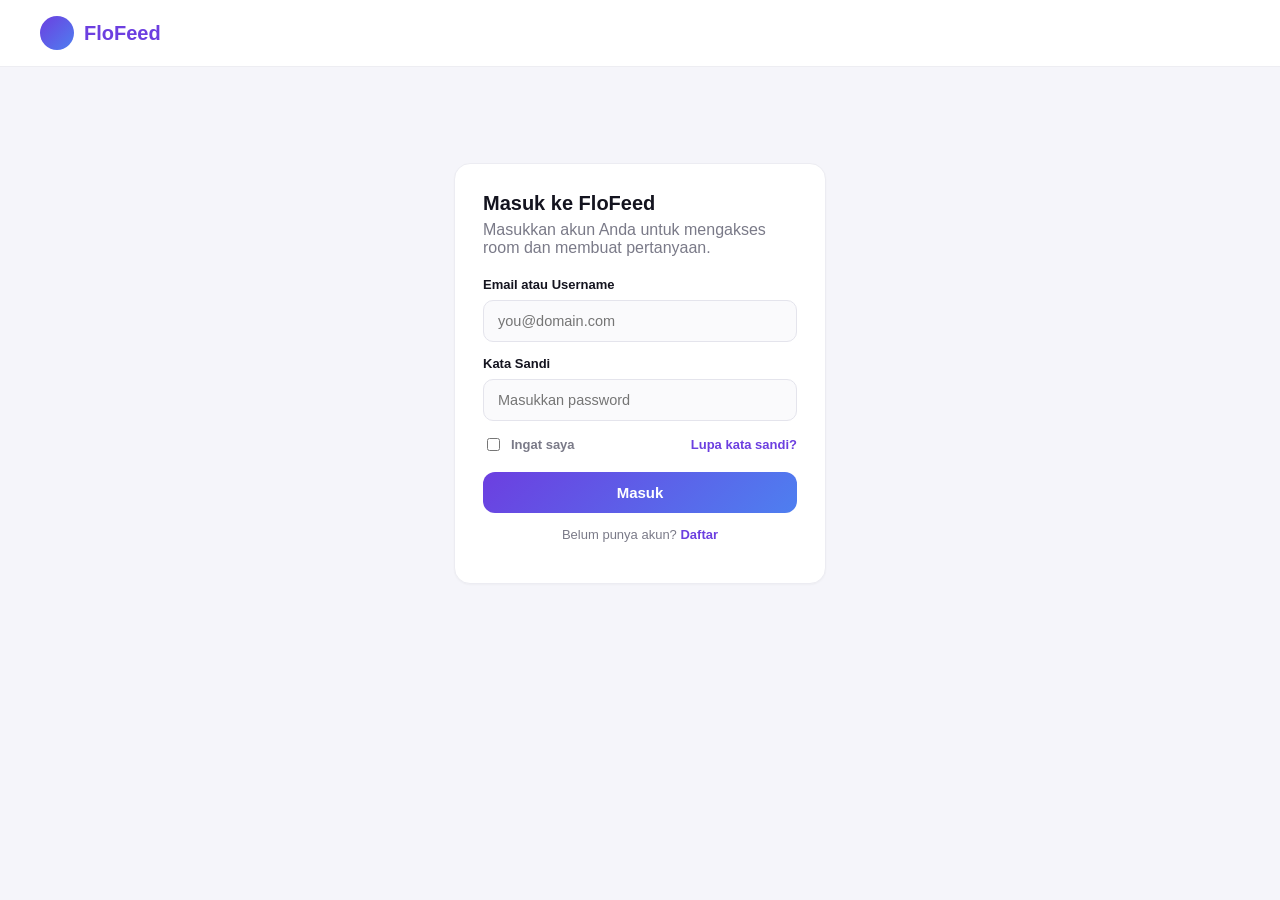
==== index.html @ 57bd4fa3 "Revisi Halaman Login" ====
<!doctype html>
<html lang="en">
  <head>
    <meta charset="utf-8" />
    <meta name="viewport" content="width=device-width,initial-scale=1" />
    <title>FloFeed — Login</title>
    <style>
      :root {
        --purple: #6c3fe0;
        --blue: #4e7ff0;
        --purple-light: #efe9fd;
        --purple-text: #7c4deb;
        --grey-bg: #f1f2f5;
        --grey-text: #6b7280;
        --page-bg: #f5f5fa;
        --card-border: #ececf2;
        --ink: #14141f;
        --sub-ink: #7a7a88;
      }

      * {
        box-sizing: border-box;
      }
       body {
    margin: 0;
    font-family: "Inter", -apple-system, BlinkMacSystemFont, "Segoe UI", Roboto, Helvetica, Arial, sans-serif;
    background: var(--page-bg);
    color: var(--ink);
  }

      .topbar {
        display: flex;
        align-items: center;
        justify-content: space-between;
        padding: 16px 40px;
        background: #fff;
        border-bottom: 1px solid #ededf2;
      }
      .brand {
        display: flex;
        align-items: center;
        gap: 10px;
      }
      .brand-icon {
        width: 34px;
        height: 34px;
        border-radius: 50%;
        background: linear-gradient(135deg, var(--purple), var(--blue));
      }
      .brand-name {
        font-size: 20px;
        font-weight: 800;
        color: var(--purple);
      }

      .page {
        max-width: 420px;
        margin: 72px auto;
        padding: 24px;
      }
      .card {
        background: #ffffff;
        border: 1px solid var(--card-border);
        border-radius: 16px;
        padding: 28px;
        box-shadow: 0 1px 2px rgba(20, 20, 31, 0.03);
      }

      .form-title {
        margin: 0 0 6px;
        font-size: 20px;
        font-weight: 800;
      }
      .form-sub {
        margin: 0 0 20px;
        color: var(--sub-ink);
      }

      label.field-label {
        display: block;
        font-size: 13px;
        font-weight: 700;
        color: var(--ink);
        margin-bottom: 8px;
      }
      .text-input {
        width: 100%;
        border: 1px solid #e4e4ec;
        background: #fafafc;
        border-radius: 10px;
        padding: 12px 14px;
        font-size: 14.5px;
        color: var(--ink);
        outline: none;
        font-family: inherit;
      }
      .text-input:focus {
        border-color: var(--purple);
        background: #fff;
      }
      .input-row {
        margin-bottom: 14px;
      }

      .actions {
        display: flex;
        gap: 12px;
        margin-top: 18px;
      }
      .btn {
        flex: 1;
        padding: 12px 14px;
        border-radius: 12px;
        font-size: 15px;
        font-weight: 700;
        cursor: pointer;
        border: none;
        display: inline-flex;
        align-items: center;
        justify-content: center;
        gap: 8px;
      }
      .btn-primary {
        background: linear-gradient(135deg, var(--purple), var(--blue));
        color: #fff;
      }
      .btn-secondary {
        background: #fff;
        border: 1px solid #e4e4ec;
        color: var(--ink);
      }

      .meta {
        margin-top: 12px;
        display: flex;
        justify-content: space-between;
        align-items: center;
        color: var(--sub-ink);
        font-size: 13px;
      }
      .footer-note {
        text-align: center;
        margin-top: 14px;
        color: var(--sub-ink);
        font-size: 13px;
      }

      @media (max-width: 600px) {
        .topbar {
          padding: 14px 18px;
        }
        .page {
          margin: 40px 16px;
        }
      }
    </style>
  </head>
  <body>
    <header class="topbar">
      <div class="brand">
        <div class="brand-icon"></div>
        <span class="brand-name">FloFeed</span>
      </div>
      <div></div>
    </header>

    <main class="page">
      <section class="card">
        <h1 class="form-title">Masuk ke FloFeed</h1>
        <p class="form-sub">
          Masukkan akun Anda untuk mengakses room dan membuat pertanyaan.
        </p>

        <form action="home.html" method="get" aria-label="Login form">
          <div class="input-row">
            <label class="field-label" for="email">Email atau Username</label>
            <input
              id="email"
              name="email"
              class="text-input"
              type="text"
              placeholder="you@domain.com"
              autocomplete="username"
            />
          </div>

          <div class="input-row">
            <label class="field-label" for="password">Kata Sandi</label>
            <input
              id="password"
              name="password"
              class="text-input"
              type="password"
              placeholder="Masukkan password"
              autocomplete="current-password"
            />
          </div>

          <div class="meta">
            <label
              style="
                display: flex;
                align-items: center;
                gap: 8px;
                font-weight: 600;
                cursor: pointer;
              "
            >
              <input type="checkbox" name="remember" />
              <span style="font-weight: 700; color: var(--sub-ink)"
                >Ingat saya</span
              >
            </label>
            <a
              href="#"
              style="
                color: var(--purple);
                font-weight: 700;
                text-decoration: none;
              "
              >Lupa kata sandi?</a
            >
          </div>

          <div class="actions">
            <button type="submit" class="btn btn-primary">Masuk</button>
          </div>
        </form>

        <p class="footer-note">
          Belum punya akun?
          <a
            href="#"
            style="
              color: var(--purple);
              font-weight: 700;
              text-decoration: none;
            "
            >Daftar</a
          >
        </p>
      </section>
    </main>
  </body>
</html>
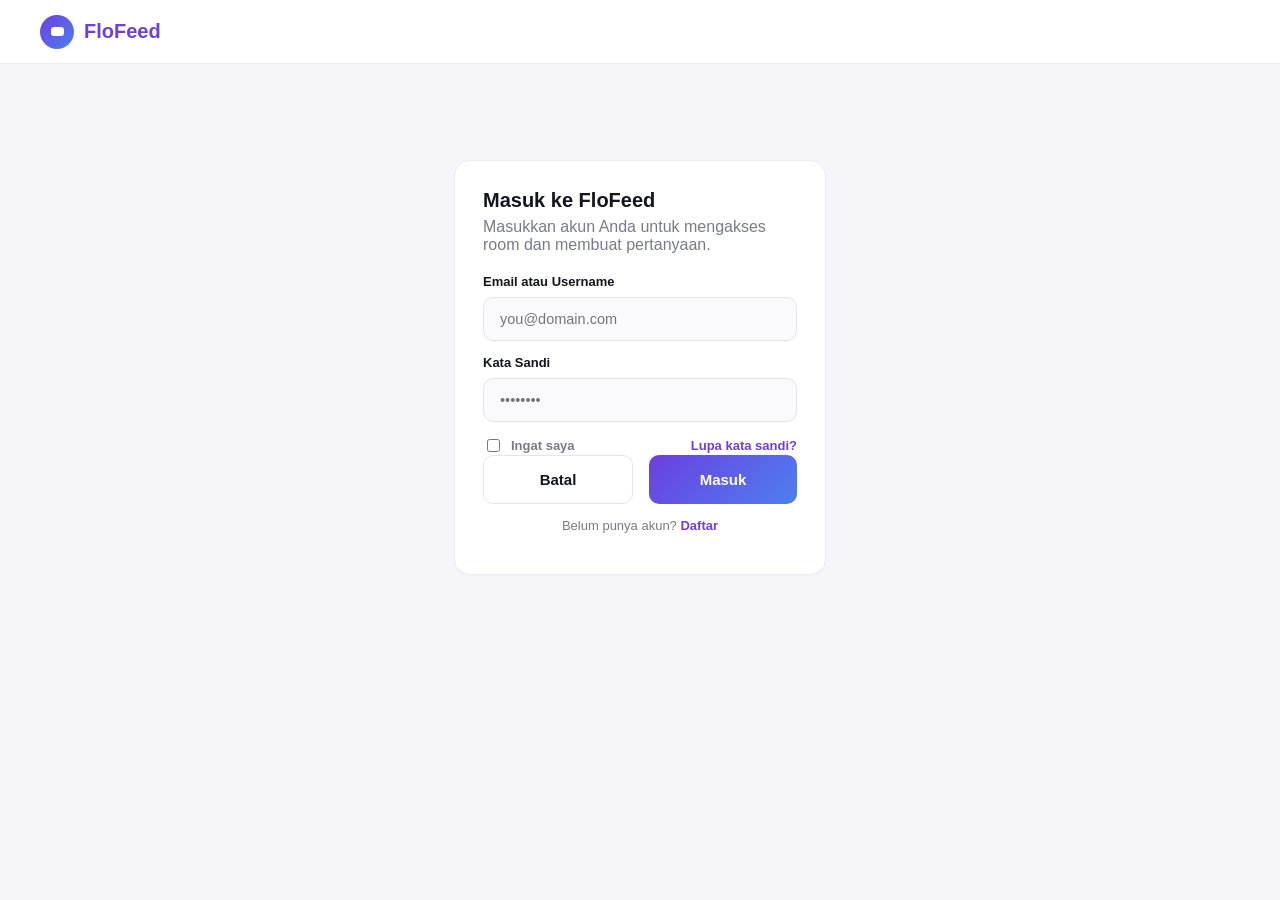
==== commit d443cb1c: "merevisi css" ====
--- a/index.html
+++ b/index.html
@@ -154,6 +154,7 @@
         }
       }
     </style>
+    <link rel="stylesheet" href="assets/css/style.css" />
   </head>
   <body>
     <header class="topbar">
@@ -164,7 +165,7 @@
       <div></div>
     </header>
 
-    <main class="page">
+    <main class="page login-page">
       <section class="card">
         <h1 class="form-title">Masuk ke FloFeed</h1>
         <p class="form-sub">
@@ -191,7 +192,7 @@
               name="password"
               class="text-input"
               type="password"
-              placeholder="Masukkan password"
+              placeholder="••••••••"
               autocomplete="current-password"
             />
           </div>
@@ -223,6 +224,7 @@
           </div>
 
           <div class="actions">
+            <a href="index.html" class="btn btn-secondary">Batal</a>
             <button type="submit" class="btn btn-primary">Masuk</button>
           </div>
         </form>
--- a/assets/css/style.css
+++ b/assets/css/style.css
@@ -0,0 +1,578 @@
+:root {
+	--purple: #6c3fe0;
+	--blue: #4e7ff0;
+	--purple-light: #efe9fd;
+	--purple-text: #7c4deb;
+	--grey-bg: #f1f2f5;
+	--grey-text: #6b7280;
+	--page-bg: #f5f5fa;
+	--card-border: #ececf2;
+	--ink: #14141f;
+	--sub-ink: #7a7a88;
+	--success: #2fa66a;
+	--warning: #d99b25;
+}
+
+* {
+	box-sizing: border-box;
+}
+
+body {
+	margin: 0;
+	font-family: "Inter", -apple-system, BlinkMacSystemFont, "Segoe UI", Roboto, Helvetica, Arial, sans-serif;
+	background: var(--page-bg);
+	color: var(--ink);
+}
+
+button,
+input {
+	font: inherit;
+}
+
+.topbar {
+	display: flex;
+	align-items: center;
+	justify-content: space-between;
+	min-height: 64px;
+	padding: 12px 40px;
+	background: #fff;
+	border-bottom: 1px solid #ededf2;
+}
+
+.brand,
+.account,
+.account-trigger {
+	display: flex;
+	align-items: center;
+}
+
+.brand {
+	gap: 10px;
+}
+
+.brand-icon,
+.avatar {
+	display: inline-flex;
+	align-items: center;
+	justify-content: center;
+	flex-shrink: 0;
+	border-radius: 50%;
+	background: linear-gradient(135deg, var(--purple), var(--blue));
+}
+
+.brand-icon {
+	width: 34px;
+	height: 34px;
+}
+
+.brand-icon::after {
+	content: "";
+	width: 13px;
+	height: 9px;
+	border-radius: 3px;
+	background: #fff;
+}
+
+.brand-name {
+	color: var(--purple);
+	font-size: 20px;
+	font-weight: 800;
+}
+
+.account {
+	position: relative;
+}
+
+.account-trigger {
+	gap: 10px;
+	cursor: pointer;
+	list-style: none;
+	user-select: none;
+}
+
+.account-trigger::-webkit-details-marker {
+	display: none;
+}
+
+.avatar {
+	width: 32px;
+	height: 32px;
+	color: #fff;
+	font-size: 11px;
+	font-weight: 700;
+}
+
+.account-name {
+	font-size: 14px;
+	font-weight: 600;
+}
+
+.chevron {
+	color: var(--grey-text);
+	font-size: 12px;
+}
+
+.account-panel {
+	position: absolute;
+	top: calc(100% + 10px);
+	right: 0;
+	z-index: 2;
+	width: 240px;
+	overflow: hidden;
+	background: #fff;
+	border-radius: 16px;
+	box-shadow: 0 8px 24px rgba(20, 20, 31, 0.12);
+}
+
+.account-info {
+	padding: 18px 20px;
+}
+
+.account-info p {
+	margin: 0;
+}
+
+.account-info .name {
+	margin-bottom: 4px;
+	font-size: 15px;
+	font-weight: 700;
+}
+
+.account-info .email {
+	color: var(--sub-ink);
+	font-size: 13.5px;
+}
+
+.account-divider {
+	height: 1px;
+	background: var(--card-border);
+}
+
+.logout-btn {
+	display: block;
+	width: 100%;
+	padding: 14px 20px;
+	border: 0;
+	background: #fdeeee;
+	color: #e5484d;
+	cursor: pointer;
+	font-size: 14px;
+	font-weight: 600;
+	text-align: left;
+	text-decoration: none;
+}
+
+.home-page {
+	max-width: 1024px;
+	margin: 0 auto;
+	padding: 48px 24px 64px;
+}
+
+.welcome {
+	margin-bottom: 26px;
+}
+
+.welcome h1 {
+	margin: 0 0 5px;
+	font-size: 24px;
+	font-weight: 800;
+}
+
+.welcome p {
+	margin: 0;
+	color: var(--sub-ink);
+	font-size: 14px;
+}
+
+.home-grid {
+	display: grid;
+	grid-template-columns: minmax(0, 1.7fr) minmax(220px, 0.7fr);
+	gap: 16px;
+}
+
+.card {
+	background: #fff;
+	border: 1px solid var(--card-border);
+	border-radius: 16px;
+	box-shadow: 0 1px 2px rgba(20, 20, 31, 0.03);
+}
+
+.join-card,
+.create-card,
+.history-card,
+.rooms-card {
+	padding: 20px;
+}
+
+.join-card,
+.create-card {
+	min-height: 132px;
+}
+
+.card-heading {
+	display: flex;
+	align-items: center;
+	gap: 8px;
+	margin: 0 0 4px;
+	font-size: 15px;
+	font-weight: 800;
+}
+
+.card-heading .symbol {
+	color: var(--purple-text);
+	font-size: 17px;
+}
+
+.card-description {
+	margin: 0 0 11px;
+	color: #a0a0ac;
+	font-size: 11px;
+}
+
+.join-form {
+	display: flex;
+	gap: 10px;
+}
+
+.text-input {
+	width: 100%;
+	min-width: 0;
+	padding: 10px 13px;
+	border: 1px solid #e4e4ec;
+	border-radius: 10px;
+	outline: none;
+	background: #fafafc;
+	color: var(--ink);
+	font-size: 13px;
+}
+
+.text-input:focus {
+	border-color: var(--purple);
+	background: #fff;
+}
+
+.btn {
+	border: 0;
+	border-radius: 10px;
+	cursor: pointer;
+	font-size: 13px;
+	font-weight: 700;
+}
+
+.btn-primary {
+	padding: 10px 18px;
+	background: linear-gradient(135deg, var(--purple), var(--blue));
+	color: #fff;
+}
+
+.create-card .btn-primary {
+	display: block;
+	width: 100%;
+	margin-top: 11px;
+}
+
+.home-lower {
+	display: grid;
+	grid-template-columns: minmax(0, 1.7fr) minmax(220px, 0.7fr);
+	gap: 16px;
+	margin-top: 16px;
+}
+
+.section-title {
+	display: flex;
+	align-items: center;
+	justify-content: space-between;
+	margin: 0 0 14px;
+	font-size: 13px;
+	font-weight: 800;
+}
+
+.section-link {
+	color: var(--purple-text);
+	font-size: 11px;
+	font-weight: 700;
+	text-decoration: none;
+}
+
+.list-item {
+	display: flex;
+	align-items: center;
+	gap: 10px;
+	min-height: 48px;
+	padding: 7px 0;
+	border-bottom: 1px solid #f2f2f6;
+}
+
+.list-item:last-child {
+	border-bottom: 0;
+}
+
+.status-icon,
+.room-icon {
+	display: inline-flex;
+	align-items: center;
+	justify-content: center;
+	flex-shrink: 0;
+	width: 22px;
+	height: 22px;
+	border-radius: 50%;
+	background: #ecfbf3;
+	color: var(--success);
+	font-size: 12px;
+	font-weight: 800;
+}
+
+.status-icon.pending {
+	background: #fff8e8;
+	color: var(--warning);
+}
+
+.item-copy {
+	min-width: 0;
+	flex: 1;
+}
+
+.item-title,
+.item-subtitle {
+	margin: 0;
+}
+
+.item-title {
+	font-size: 12px;
+	font-weight: 700;
+}
+
+.item-subtitle {
+	margin-top: 2px;
+	color: #a0a0ac;
+	font-size: 10px;
+}
+
+.item-result {
+	color: var(--success);
+	font-size: 10px;
+	font-weight: 700;
+	white-space: nowrap;
+}
+
+.item-result.pending {
+	color: var(--warning);
+}
+
+.room-icon {
+	width: 22px;
+	height: 22px;
+	border-radius: 7px;
+	background: var(--purple);
+	color: #fff;
+	font-size: 10px;
+}
+
+.room-card-link {
+	color: #b0b0bb;
+	font-size: 14px;
+	text-decoration: none;
+}
+
+.page {
+	max-width: 800px;
+	margin: 0 auto;
+	padding: 40px 24px 64px;
+}
+
+.page .card {
+	padding: 24px;
+	margin-bottom: 20px;
+}
+
+.login-page {
+	max-width: 420px;
+	margin: 72px auto;
+	padding: 24px;
+}
+
+.login-page .card {
+	padding: 28px;
+}
+
+.create-page {
+	max-width: 800px;
+	margin: 0 auto;
+	padding: 40px 24px 64px;
+}
+
+.page-header {
+	display: flex;
+	align-items: center;
+	gap: 16px;
+	margin-bottom: 28px;
+}
+
+.back-btn {
+	width: 40px;
+	height: 40px;
+	border: 0;
+	border-radius: 50%;
+	background: #fff;
+	box-shadow: 0 1px 2px rgba(20, 20, 31, 0.06);
+	color: var(--ink);
+	cursor: pointer;
+	font-size: 18px;
+}
+
+.page-title-group h1 {
+	margin: 0;
+	font-size: 24px;
+	font-weight: 800;
+}
+
+.page-title-group p {
+	margin: 4px 0 0;
+	color: var(--sub-ink);
+	font-size: 14px;
+}
+
+.field-label {
+	display: block;
+	margin-bottom: 10px;
+	font-size: 14px;
+	font-weight: 700;
+}
+
+.page .text-input {
+	display: block;
+	padding: 13px 16px;
+	font-size: 14.5px;
+}
+
+.text-input + .text-input {
+	margin-top: 12px;
+}
+
+.question-head {
+	display: flex;
+	align-items: center;
+	justify-content: space-between;
+	margin-bottom: 14px;
+}
+
+.pill {
+	display: inline-flex;
+	align-items: center;
+	padding: 6px 14px;
+	border-radius: 999px;
+	font-size: 13px;
+	font-weight: 600;
+}
+
+.pill-purple {
+	background: var(--purple-light);
+	color: var(--purple-text);
+}
+
+.pill-grey {
+	background: var(--grey-bg);
+	color: var(--grey-text);
+}
+
+.add-question-btn {
+	display: flex;
+	align-items: center;
+	justify-content: center;
+	gap: 8px;
+	width: 100%;
+	margin-bottom: 28px;
+	padding: 16px;
+	border: 1.5px dashed #d6d6e2;
+	border-radius: 14px;
+	background: transparent;
+	color: var(--grey-text);
+	cursor: pointer;
+	font-size: 14.5px;
+	font-weight: 600;
+}
+
+.page .actions {
+	display: flex;
+	gap: 16px;
+	margin-top: 0;
+}
+
+.page .actions .btn {
+	flex: 1;
+	padding: 15px;
+	font-size: 15px;
+}
+
+.btn-secondary {
+	background: #fff;
+	border: 1px solid #e4e4ec;
+	color: var(--ink);
+	text-decoration: none;
+}
+
+.form-title {
+	margin: 0 0 6px;
+	font-size: 20px;
+	font-weight: 800;
+}
+
+.form-sub {
+	margin: 0 0 20px;
+	color: var(--sub-ink);
+}
+
+.input-row {
+	margin-bottom: 14px;
+}
+
+.meta {
+	display: flex;
+	align-items: center;
+	justify-content: space-between;
+	margin-top: 12px;
+	color: var(--sub-ink);
+	font-size: 13px;
+}
+
+.footer-note {
+	margin-top: 14px;
+	color: var(--sub-ink);
+	font-size: 13px;
+	text-align: center;
+}
+
+@media (max-width: 640px) {
+	.topbar {
+		padding: 12px 18px;
+	}
+
+	.account-name {
+		display: none;
+	}
+
+	.home-page {
+		padding: 32px 16px 48px;
+	}
+
+	.home-grid,
+	.home-lower {
+		grid-template-columns: 1fr;
+	}
+
+	.join-form {
+		flex-direction: column;
+	}
+
+	.join-form .btn-primary {
+		width: 100%;
+	}
+
+	.page {
+		padding: 28px 16px 48px;
+	}
+
+	.page .actions {
+		flex-direction: column;
+	}
+}
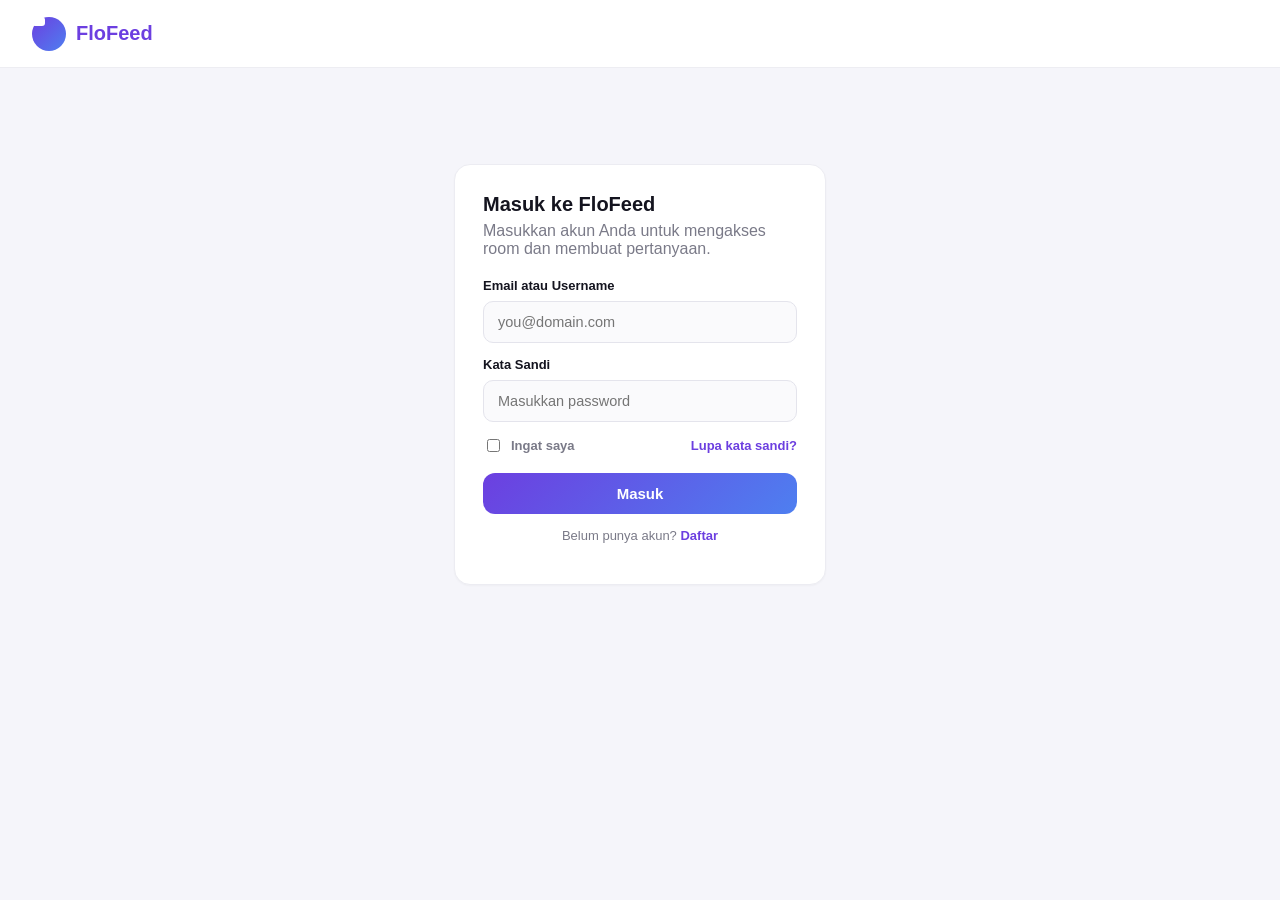
==== commit 01c438ac: "update" ====
--- a/index.html
+++ b/index.html
@@ -32,7 +32,8 @@
         display: flex;
         align-items: center;
         justify-content: space-between;
-        padding: 16px 40px;
+        min-height: 68px;
+        padding: 12px 32px;
         background: #fff;
         border-bottom: 1px solid #ededf2;
       }
@@ -46,6 +47,14 @@
         height: 34px;
         border-radius: 50%;
         background: linear-gradient(135deg, var(--purple), var(--blue));
+      }
+      .brand-icon::after {
+        content: "";
+        display: block;
+        width: 13px;
+        height: 9px;
+        border-radius: 3px;
+        background: #fff;
       }
       .brand-name {
         font-size: 20px;
@@ -154,7 +163,6 @@
         }
       }
     </style>
-    <link rel="stylesheet" href="assets/css/style.css" />
   </head>
   <body>
     <header class="topbar">
@@ -165,7 +173,7 @@
       <div></div>
     </header>
 
-    <main class="page login-page">
+    <main class="page">
       <section class="card">
         <h1 class="form-title">Masuk ke FloFeed</h1>
         <p class="form-sub">
@@ -192,7 +200,7 @@
               name="password"
               class="text-input"
               type="password"
-              placeholder="••••••••"
+              placeholder="Masukkan password"
               autocomplete="current-password"
             />
           </div>
@@ -224,7 +232,6 @@
           </div>
 
           <div class="actions">
-            <a href="index.html" class="btn btn-secondary">Batal</a>
             <button type="submit" class="btn btn-primary">Masuk</button>
           </div>
         </form>
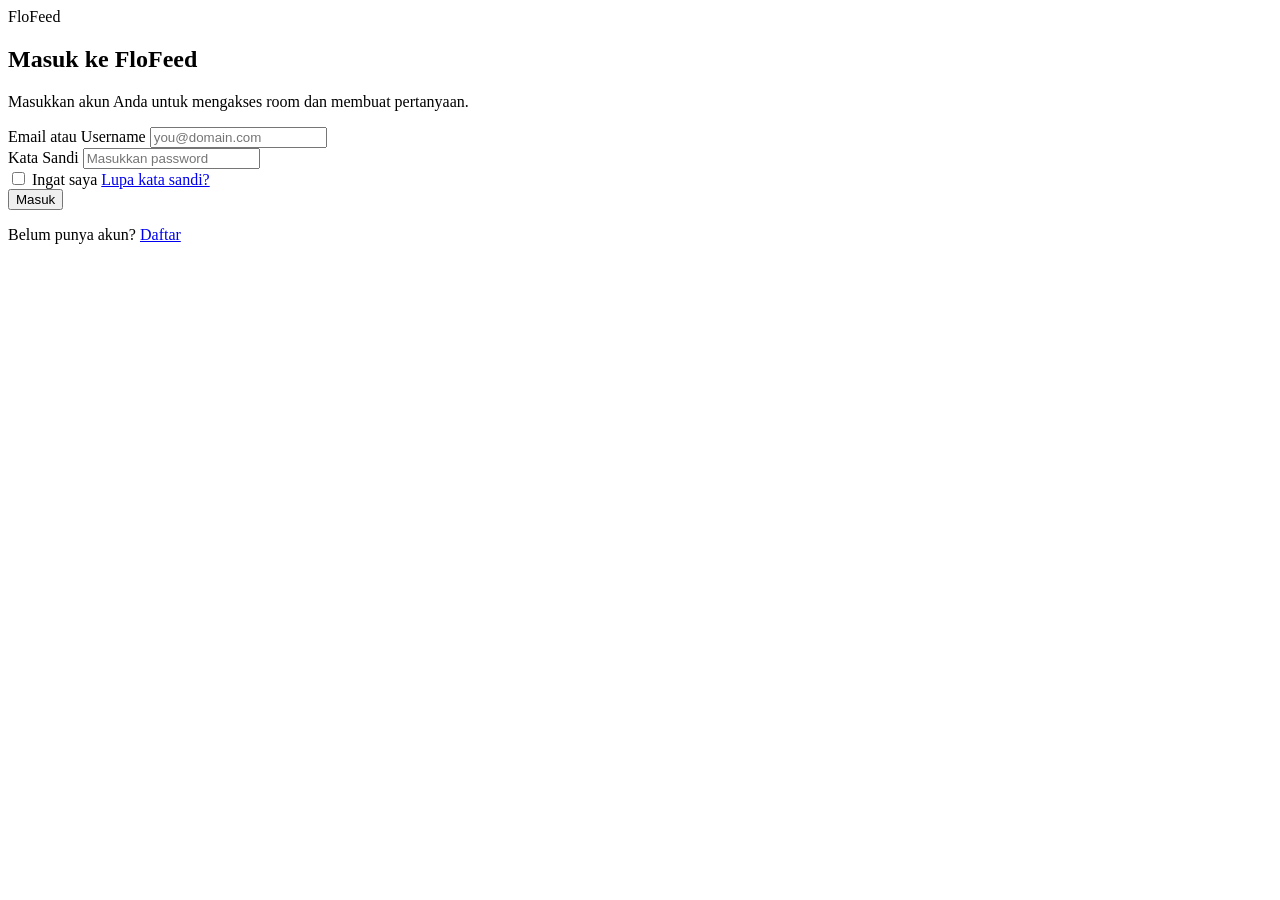
==== commit 328bee1a: "update" ====
--- a/index.html
+++ b/index.html
@@ -4,165 +4,6 @@
     <meta charset="utf-8" />
     <meta name="viewport" content="width=device-width,initial-scale=1" />
     <title>FloFeed — Login</title>
-    <style>
-      :root {
-        --purple: #6c3fe0;
-        --blue: #4e7ff0;
-        --purple-light: #efe9fd;
-        --purple-text: #7c4deb;
-        --grey-bg: #f1f2f5;
-        --grey-text: #6b7280;
-        --page-bg: #f5f5fa;
-        --card-border: #ececf2;
-        --ink: #14141f;
-        --sub-ink: #7a7a88;
-      }
-
-      * {
-        box-sizing: border-box;
-      }
-       body {
-    margin: 0;
-    font-family: "Inter", -apple-system, BlinkMacSystemFont, "Segoe UI", Roboto, Helvetica, Arial, sans-serif;
-    background: var(--page-bg);
-    color: var(--ink);
-  }
-
-      .topbar {
-        display: flex;
-        align-items: center;
-        justify-content: space-between;
-        min-height: 68px;
-        padding: 12px 32px;
-        background: #fff;
-        border-bottom: 1px solid #ededf2;
-      }
-      .brand {
-        display: flex;
-        align-items: center;
-        gap: 10px;
-      }
-      .brand-icon {
-        width: 34px;
-        height: 34px;
-        border-radius: 50%;
-        background: linear-gradient(135deg, var(--purple), var(--blue));
-      }
-      .brand-icon::after {
-        content: "";
-        display: block;
-        width: 13px;
-        height: 9px;
-        border-radius: 3px;
-        background: #fff;
-      }
-      .brand-name {
-        font-size: 20px;
-        font-weight: 800;
-        color: var(--purple);
-      }
-
-      .page {
-        max-width: 420px;
-        margin: 72px auto;
-        padding: 24px;
-      }
-      .card {
-        background: #ffffff;
-        border: 1px solid var(--card-border);
-        border-radius: 16px;
-        padding: 28px;
-        box-shadow: 0 1px 2px rgba(20, 20, 31, 0.03);
-      }
-
-      .form-title {
-        margin: 0 0 6px;
-        font-size: 20px;
-        font-weight: 800;
-      }
-      .form-sub {
-        margin: 0 0 20px;
-        color: var(--sub-ink);
-      }
-
-      label.field-label {
-        display: block;
-        font-size: 13px;
-        font-weight: 700;
-        color: var(--ink);
-        margin-bottom: 8px;
-      }
-      .text-input {
-        width: 100%;
-        border: 1px solid #e4e4ec;
-        background: #fafafc;
-        border-radius: 10px;
-        padding: 12px 14px;
-        font-size: 14.5px;
-        color: var(--ink);
-        outline: none;
-        font-family: inherit;
-      }
-      .text-input:focus {
-        border-color: var(--purple);
-        background: #fff;
-      }
-      .input-row {
-        margin-bottom: 14px;
-      }
-
-      .actions {
-        display: flex;
-        gap: 12px;
-        margin-top: 18px;
-      }
-      .btn {
-        flex: 1;
-        padding: 12px 14px;
-        border-radius: 12px;
-        font-size: 15px;
-        font-weight: 700;
-        cursor: pointer;
-        border: none;
-        display: inline-flex;
-        align-items: center;
-        justify-content: center;
-        gap: 8px;
-      }
-      .btn-primary {
-        background: linear-gradient(135deg, var(--purple), var(--blue));
-        color: #fff;
-      }
-      .btn-secondary {
-        background: #fff;
-        border: 1px solid #e4e4ec;
-        color: var(--ink);
-      }
-
-      .meta {
-        margin-top: 12px;
-        display: flex;
-        justify-content: space-between;
-        align-items: center;
-        color: var(--sub-ink);
-        font-size: 13px;
-      }
-      .footer-note {
-        text-align: center;
-        margin-top: 14px;
-        color: var(--sub-ink);
-        font-size: 13px;
-      }
-
-      @media (max-width: 600px) {
-        .topbar {
-          padding: 14px 18px;
-        }
-        .page {
-          margin: 40px 16px;
-        }
-      }
-    </style>
   </head>
   <body>
     <header class="topbar">
@@ -206,29 +47,11 @@
           </div>
 
           <div class="meta">
-            <label
-              style="
-                display: flex;
-                align-items: center;
-                gap: 8px;
-                font-weight: 600;
-                cursor: pointer;
-              "
-            >
+            <label>
               <input type="checkbox" name="remember" />
-              <span style="font-weight: 700; color: var(--sub-ink)"
-                >Ingat saya</span
-              >
+              <span>Ingat saya</span>
             </label>
-            <a
-              href="#"
-              style="
-                color: var(--purple);
-                font-weight: 700;
-                text-decoration: none;
-              "
-              >Lupa kata sandi?</a
-            >
+            <a href="#">Lupa kata sandi?</a>
           </div>
 
           <div class="actions">
@@ -238,15 +61,7 @@
 
         <p class="footer-note">
           Belum punya akun?
-          <a
-            href="#"
-            style="
-              color: var(--purple);
-              font-weight: 700;
-              text-decoration: none;
-            "
-            >Daftar</a
-          >
+          <a href="#">Daftar</a>
         </p>
       </section>
     </main>
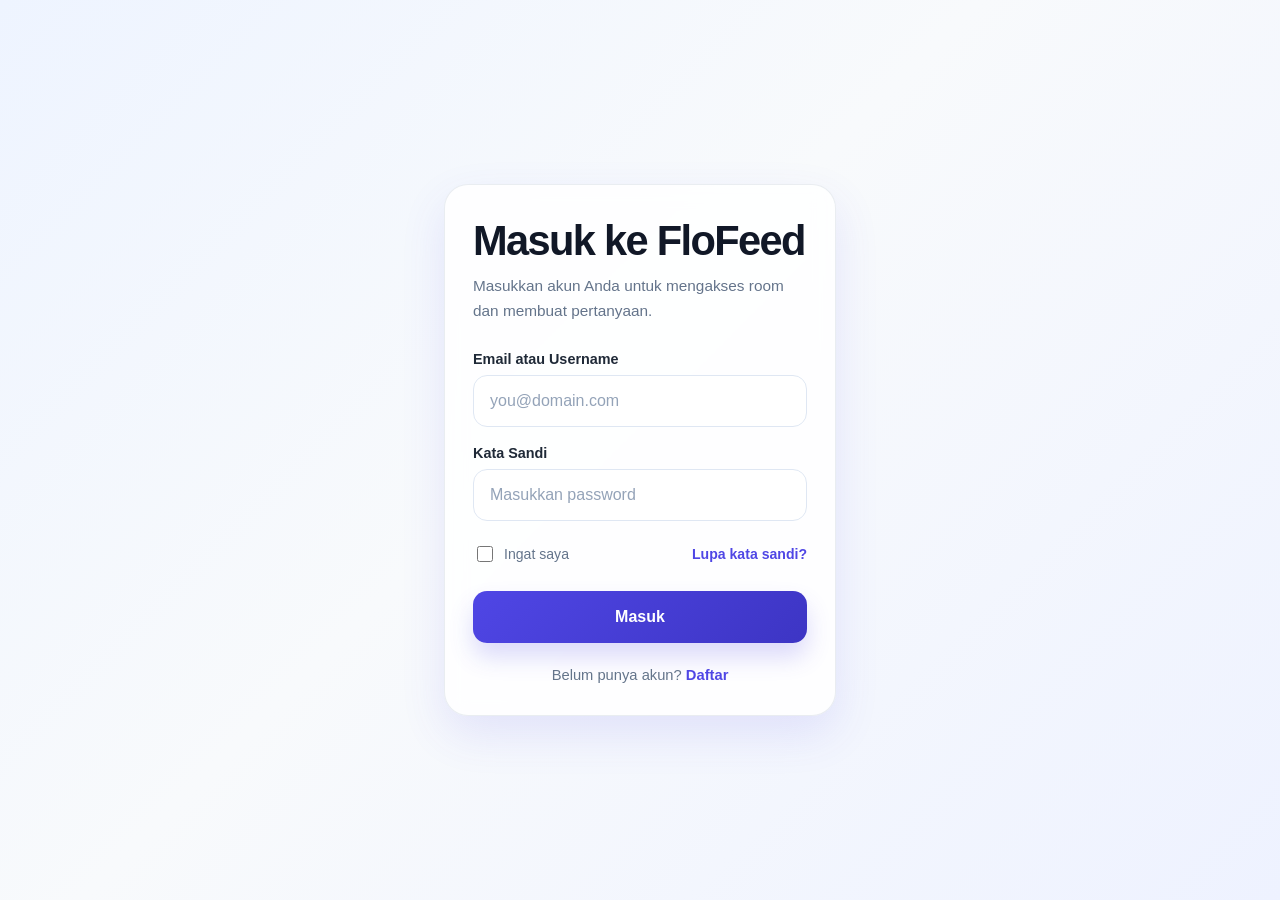
==== commit cc84e5e9: "css login" ====
--- a/index.html
+++ b/index.html
@@ -4,17 +4,10 @@
     <meta charset="utf-8" />
     <meta name="viewport" content="width=device-width,initial-scale=1" />
     <title>FloFeed — Login</title>
+    <link rel="stylesheet" href="assets/css/Login.css" />
   </head>
   <body>
-    <header class="topbar">
-      <div class="brand">
-        <div class="brand-icon"></div>
-        <span class="brand-name">FloFeed</span>
-      </div>
-      <div></div>
-    </header>
-
-    <main class="page">
+    <main class="page login-page">
       <section class="card">
         <h1 class="form-title">Masuk ke FloFeed</h1>
         <p class="form-sub">
--- a/assets/css/Login.css
+++ b/assets/css/Login.css
@@ -0,0 +1,224 @@
+:root {
+  --bg-1: #eef4ff;
+  --bg-2: #f8fafc;
+  --panel: rgba(255, 255, 255, 0.86);
+  --panel-border: rgba(148, 163, 184, 0.2);
+  --primary: #4f46e5;
+  --primary-dark: #3d35c4;
+  --text: #111827;
+  --muted: #64748b;
+  --input-border: #dfe7f3;
+  --input-bg: #ffffff;
+  --shadow: 0 18px 45px rgba(79, 70, 229, 0.12);
+}
+
+* {
+  box-sizing: border-box;
+}
+
+html,
+body {
+  margin: 0;
+  min-height: 100%;
+  font-family: "Segoe UI", Tahoma, Geneva, Verdana, sans-serif;
+}
+
+body {
+  min-height: 100vh;
+  display: grid;
+  place-items: center;
+  background: linear-gradient(
+    135deg,
+    var(--bg-1) 0%,
+    var(--bg-2) 45%,
+    #eef2ff 100%
+  );
+  color: var(--text);
+}
+
+img {
+  max-width: 100%;
+  display: block;
+}
+
+button,
+input,
+a {
+  font: inherit;
+}
+
+.login-page {
+  width: min(100%, 440px);
+  padding: 24px;
+}
+
+.card {
+  background: var(--panel);
+  border: 1px solid var(--panel-border);
+  border-radius: 24px;
+  box-shadow: var(--shadow);
+  padding: 32px 28px;
+  backdrop-filter: blur(10px);
+}
+
+.form-title {
+  margin: 0 0 10px;
+  font-size: clamp(2rem, 2vw + 1.3rem, 2.6rem);
+  line-height: 1.15;
+  letter-spacing: -0.04em;
+  color: var(--text);
+}
+
+.form-sub {
+  margin: 0 0 28px;
+  color: var(--muted);
+  line-height: 1.6;
+  font-size: 0.96rem;
+}
+
+form {
+  display: flex;
+  flex-direction: column;
+  gap: 18px;
+}
+
+.input-row {
+  display: flex;
+  flex-direction: column;
+  gap: 8px;
+}
+
+.field-label {
+  font-size: 0.9rem;
+  font-weight: 600;
+  color: #1f2937;
+}
+
+.text-input {
+  width: 100%;
+  height: 52px;
+  padding: 0 16px;
+  border: 1px solid var(--input-border);
+  border-radius: 14px;
+  background: var(--input-bg);
+  color: var(--text);
+  transition:
+    border-color 0.2s ease,
+    box-shadow 0.2s ease,
+    transform 0.2s ease;
+}
+
+.text-input::placeholder {
+  color: #94a3b8;
+}
+
+.text-input:focus {
+  outline: none;
+  border-color: var(--primary);
+  box-shadow: 0 0 0 4px rgba(79, 70, 229, 0.12);
+}
+
+.meta {
+  display: flex;
+  align-items: center;
+  justify-content: space-between;
+  gap: 12px;
+  margin-top: 4px;
+  font-size: 0.88rem;
+}
+
+.meta label {
+  display: inline-flex;
+  align-items: center;
+  gap: 8px;
+  color: var(--muted);
+  cursor: pointer;
+}
+
+.meta input[type="checkbox"] {
+  width: 16px;
+  height: 16px;
+  accent-color: var(--primary);
+}
+
+.meta a,
+.footer-note a {
+  color: var(--primary);
+  text-decoration: none;
+  font-weight: 600;
+}
+
+.meta a:hover,
+.footer-note a:hover {
+  text-decoration: underline;
+}
+
+.actions {
+  display: flex;
+  margin-top: 8px;
+}
+
+.btn {
+  display: inline-flex;
+  align-items: center;
+  justify-content: center;
+  width: 100%;
+  min-height: 52px;
+  border: none;
+  border-radius: 14px;
+  padding: 0 18px;
+  cursor: pointer;
+  transition:
+    transform 0.2s ease,
+    box-shadow 0.2s ease,
+    background 0.2s ease;
+  text-decoration: none;
+  font-weight: 700;
+}
+
+.btn-primary {
+  background: linear-gradient(
+    135deg,
+    var(--primary) 0%,
+    var(--primary-dark) 100%
+  );
+  color: #ffffff;
+  box-shadow: 0 14px 24px rgba(79, 70, 229, 0.2);
+}
+
+.btn-primary:hover {
+  transform: translateY(-1px);
+  box-shadow: 0 18px 28px rgba(79, 70, 229, 0.25);
+}
+
+.btn-primary:active {
+  transform: translateY(0);
+}
+
+.footer-note {
+  margin: 24px 0 0;
+  text-align: center;
+  color: var(--muted);
+  font-size: 0.92rem;
+}
+
+@media (max-width: 480px) {
+  body {
+    background: linear-gradient(180deg, #eef4ff 0%, #f8fafc 100%);
+  }
+
+  .login-page {
+    width: 100%;
+    padding: 16px;
+  }
+
+  .card {
+    padding: 24px 20px;
+    border-radius: 20px;
+  }
+
+  .meta {
+    flex-wrap: wrap;
+    align-items: flex-start;
+  }
+}
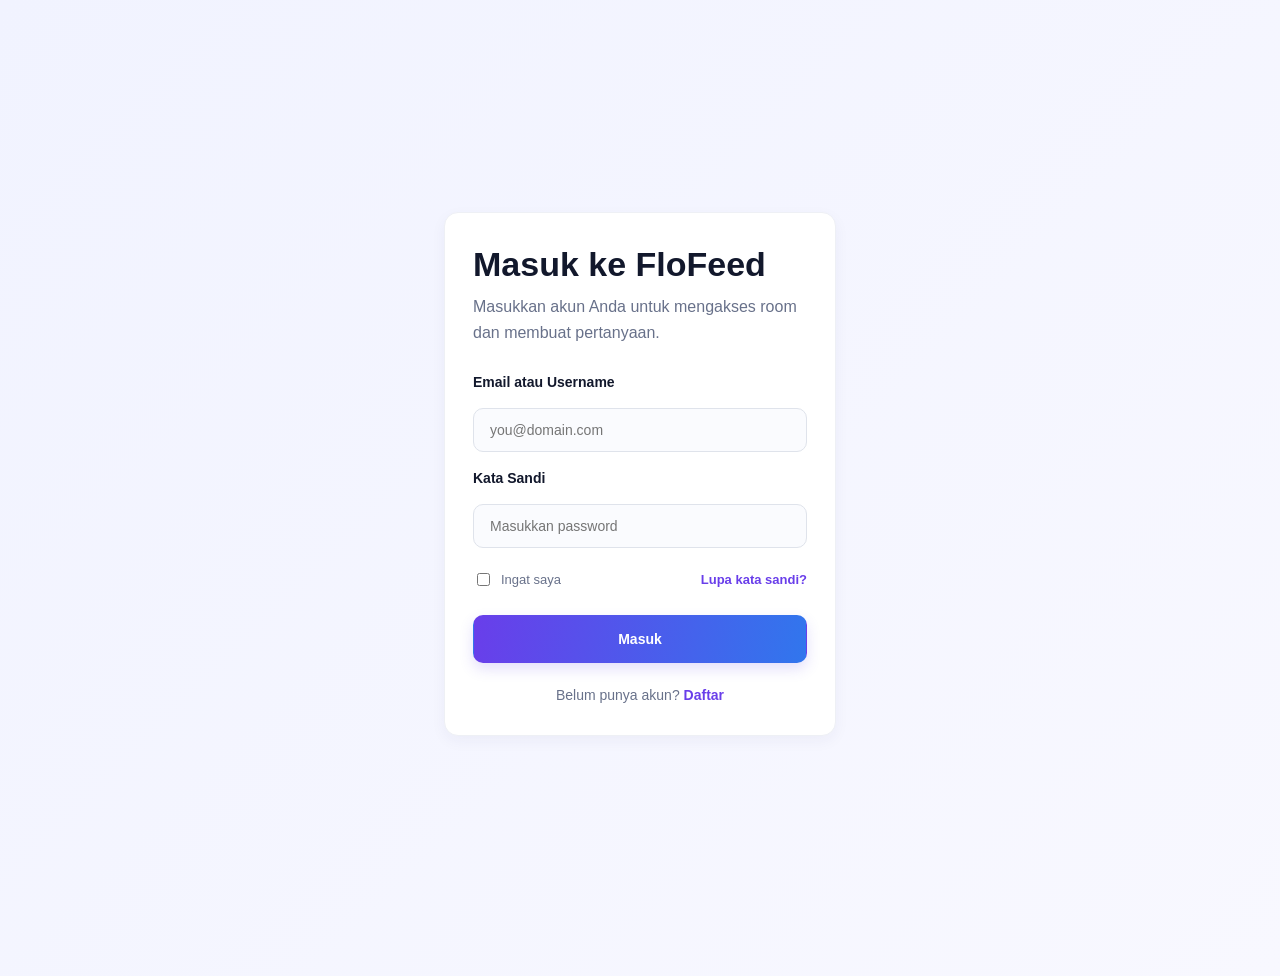
==== commit d9089aa4: "gabungkan css" ====
--- a/index.html
+++ b/index.html
@@ -4,7 +4,7 @@
     <meta charset="utf-8" />
     <meta name="viewport" content="width=device-width,initial-scale=1" />
     <title>FloFeed — Login</title>
-    <link rel="stylesheet" href="assets/css/Login.css" />
+    <link rel="stylesheet" href="assets/css/style.css" />
   </head>
   <body>
     <main class="page login-page">
--- a/assets/css/style.css
+++ b/assets/css/style.css
@@ -0,0 +1,447 @@
+/* FloFeed shared design system */
+:root {
+	--ink: #12182c;
+	--muted: #68718a;
+	--line: #e5e8f1;
+	--purple: #693eea;
+	--blue: #3176ed;
+	--purple-soft: #f1edff;
+	--blue-soft: #eef6ff;
+	--green: #18ab70;
+	--green-soft: #edfff5;
+	--amber: #c9780b;
+	--amber-soft: #fffdf4;
+	--surface: #ffffff;
+	--page-bg: #f8f8ff;
+	--shadow: 0 5px 15px #2e35620c;
+	--shadow-button: 0 6px 14px #5941e52b;
+	--radius-card: 14px;
+	--radius-control: 10px;
+}
+
+* { box-sizing: border-box; }
+
+html, body, * {
+	scrollbar-width: none;
+}
+
+html::-webkit-scrollbar,
+body::-webkit-scrollbar,
+*::-webkit-scrollbar {
+	display: none;
+	width: 0;
+	height: 0;
+}
+
+html, body { min-height: 100%; margin: 0; }
+
+body {
+	background: var(--page-bg);
+	color: var(--ink);
+	font-family: "Segoe UI", Tahoma, sans-serif;
+	overflow-x: hidden;
+}
+
+button, input, textarea, a { font: inherit; }
+
+.topbar, .header {
+	display: flex;
+	align-items: center;
+	justify-content: space-between;
+	min-height: 58px;
+	padding: 0 20px;
+	border-bottom: 1px solid #edf0f7;
+	background: var(--surface);
+}
+
+.brand, .header-left, .account-trigger, .header-right {
+	display: flex;
+	align-items: center;
+}
+
+.brand { gap: 10px; text-decoration: none; }
+.header-left { gap: 14px; }
+.header-right { gap: 8px; }
+
+.brand-icon, .logo-icon {
+	display: grid;
+	place-items: center;
+	width: 30px;
+	height: 30px;
+	flex-shrink: 0;
+	border-radius: 9px;
+	background: linear-gradient(145deg, #7040ec, #3b6ff0);
+	color: #fff;
+}
+
+.brand-icon::after {
+	width: 14px;
+	height: 9px;
+	border: 2px solid #fff;
+	border-radius: 8px;
+	content: "";
+}
+
+.brand-name, .logo-text {
+	color: #5d48e5;
+	font-size: 23px;
+	font-weight: 700;
+}
+
+.account { position: relative; }
+.account-trigger { gap: 10px; cursor: pointer; list-style: none; user-select: none; }
+.account-trigger::-webkit-details-marker { display: none; }
+.avatar {
+	display: grid;
+	place-items: center;
+	width: 30px;
+	height: 30px;
+	border-radius: 50%;
+	background: #5e45e9;
+	color: #fff;
+	font-size: 12px;
+	font-weight: 700;
+}
+.account-name, .user-name { font-size: 14px; font-weight: 600; }
+.chevron, .dropdown-arrow { color: #667085; font-size: 12px; }
+.account[open] .chevron { transform: rotate(180deg); }
+
+.account-panel {
+	position: absolute;
+	z-index: 20;
+	top: calc(100% + 10px);
+	right: 0;
+	width: 240px;
+	overflow: hidden;
+	border: 1px solid var(--line);
+	border-radius: var(--radius-card);
+	background: var(--surface);
+	box-shadow: 0 12px 30px #26305a18;
+}
+.account-info { padding: 18px 20px; }
+.account-info p { margin: 0; }
+.account-info .name { margin-bottom: 4px; font-weight: 700; }
+.account-info .email { color: var(--muted); font-size: 13px; }
+.account-divider { height: 1px; background: var(--line); }
+.logout-btn {
+	display: block;
+	width: 100%;
+	padding: 14px 20px;
+	border: 0;
+	background: #fdeeee;
+	color: #e05263;
+	cursor: pointer;
+	font-size: 13px;
+	font-weight: 600;
+	text-align: left;
+	text-decoration: none;
+}
+.logout-btn:hover { background: #fbdcdc; }
+
+.page, .room-page {
+	width: min(calc(100% - 48px), 932px);
+	margin: 34px auto 42px;
+}
+.answer-page { max-width: 800px; }
+.room-page { max-width: 1040px; }
+.room-page .content { padding-right: 0; padding-left: 0; }
+.room-page .feedback-grid { width: 100%; }
+.page-header, .page-header-row, .room-heading, .page-heading {
+	display: flex;
+	align-items: center;
+	gap: 14px;
+	margin-bottom: 26px;
+}
+.page-title-group, .room-title { flex: 1; }
+.page-title-group h1, .room-title h1, .page-heading h1 { margin: 0; font-size: 23px; font-weight: 700; }
+.page-title-group p, .room-title p, .page-heading p { margin: 4px 0 0; color: #9aa4bb; font-size: 14px; }
+.back-btn, .room-back {
+	display: grid;
+	place-items: center;
+	width: 38px;
+	height: 38px;
+	flex-shrink: 0;
+	border: 0;
+	border-radius: 50%;
+	background: var(--surface);
+	color: #42506a;
+	cursor: pointer;
+	font-size: 24px;
+	line-height: 1;
+	text-decoration: none;
+	box-shadow: 0 4px 12px #26305a18;
+}
+.back-btn:hover, .room-back:hover { background: #f3f4fb; }
+.room-state, .status-pill, .badge-pending {
+	display: inline-flex;
+	align-items: center;
+	gap: 7px;
+	padding: 8px 16px;
+	border: 1px solid #f5cf62;
+	border-radius: 20px;
+	background: var(--amber-soft);
+	color: var(--amber);
+	font-size: 12px;
+	font-weight: 700;
+	white-space: nowrap;
+}
+.state-icon { display: grid; place-items: center; }
+.state-icon svg { width: 16px; height: 16px; fill: none; stroke: currentColor; stroke-linecap: round; stroke-linejoin: round; stroke-width: 1.8; }
+
+.room-tabs, .tabs {
+	display: flex;
+	align-items: center;
+	width: fit-content;
+	max-width: 100%;
+	gap: 4px;
+	margin-bottom: 20px;
+	padding: 5px;
+	border: 1px solid #eef0f5;
+	border-radius: 14px;
+	background: var(--surface);
+	box-shadow: var(--shadow);
+}
+.room-tabs { overflow-x: auto; scrollbar-width: none; }
+.room-tabs::-webkit-scrollbar { display: none; }
+.room-tab, .tab {
+	display: inline-flex;
+	align-items: center;
+	gap: 8px;
+	min-height: 38px;
+	padding: 0 17px;
+	border: 0;
+	border-radius: var(--radius-control);
+	background: transparent;
+	color: #65708a;
+	cursor: pointer;
+	font-size: 13px;
+	font-weight: 600;
+	text-decoration: none;
+	white-space: nowrap;
+}
+.room-tab:hover, .tab:hover { background: #f3f4fb; }
+.room-tab.active, .tab-active, .tab.active {
+	background: linear-gradient(100deg, var(--purple), var(--blue));
+	color: #fff;
+	box-shadow: var(--shadow-button);
+}
+.tab-icon { display: grid; place-items: center; color: #71809b; }
+.tab-icon svg, .status-badge svg, .privacy-note svg, .rule-icon svg, .flow-icon svg, .privacy-icon svg { width: 18px; height: 18px; fill: none; stroke: currentColor; stroke-linecap: round; stroke-linejoin: round; stroke-width: 1.8; }
+.room-tab.active .tab-icon, .tab-active .tab-icon, .tab.active .tab-icon { color: #fff; }
+
+.card, .participant-card, .feedback-card, .chart-card, .stat-card, .progress-card, .waiting-card, .example-card, .rules-card {
+	border: 1px solid #eef0f5;
+	border-radius: var(--radius-card);
+	background: var(--surface);
+	box-shadow: var(--shadow);
+}
+
+/* Feedback master room */
+.feedback-grid { display: grid; grid-template-columns: 1fr 1fr; gap: 16px; }
+.feedback-card { padding: 18px; }
+.feedback-head { display: flex; justify-content: space-between; margin-bottom: 14px; }
+.feedback-author { display: flex; align-items: center; gap: 10px; }
+.author-avatar { display: grid; place-items: center; width: 34px; height: 34px; border-radius: 50%; background: #f1f3f7; color: #70809a; }
+.author-name, .author-time { margin: 0; }
+.author-name { font-size: 14px; font-weight: 700; }
+.author-time { margin-top: 2px; color: #9aa4bb; font-size: 12.5px; }
+.status-dot { display: grid; place-items: center; width: 20px; height: 20px; border-radius: 50%; background: var(--green-soft); color: var(--green); }
+.feedback-body { padding: 14px 16px; border-radius: 12px; background: #effbf3; font-size: 14px; line-height: 1.5; }
+
+/* Participant table */
+.participant-card { overflow: hidden; }
+.participant-head, .participant-row { display: grid; grid-template-columns: 1.15fr 1fr .55fr; align-items: center; }
+.participant-head { min-height: 54px; padding: 0 24px; background: #fbfcfe; color: #9aa4bb; font-size: 11px; font-weight: 700; text-transform: uppercase; }
+.participant-head span:nth-child(2), .participant-row > .status-badge { justify-self: center; }
+.participant-head span:last-child, .participant-row time { justify-self: end; }
+.participant-row { min-height: 63px; padding: 0 24px; border-top: 1px solid #f0f2f7; font-size: 14px; }
+.participant-name { display: inline-flex; align-items: center; gap: 12px; font-weight: 600; }
+.participant-avatar { display: grid; place-items: center; width: 32px; height: 32px; border-radius: 50%; background: #f1f3f7; color: #70809a; font-size: 12px; }
+.status-badge { display: inline-flex; align-items: center; gap: 5px; padding: 5px 11px; border-radius: 20px; font-size: 12px; font-weight: 600; }
+.status-badge.complete { background: var(--green-soft); color: var(--green); }
+.status-badge.pending { background: #f1f3f7; color: #9aa8bc; }
+.participant-row time { color: #9aa8bb; font-size: 13px; }
+.note-icon { display: grid; place-items: center; color: #2870e9; }
+.privacy-note, .status-box { display: flex; align-items: center; gap: 12px; margin-top: 14px; padding: 15px 18px; border-radius: 12px; background: var(--blue-soft); color: #2870e9; font-size: 13px; }
+
+/* Shared controls and create/jawab layouts */
+.page:has(.question-card) { max-width: 800px; }
+.question-card, .page > .card { padding: 24px; margin-bottom: 20px; }
+.field-label { display: block; margin-bottom: 10px; font-size: 14px; font-weight: 700; }
+.text-input, .answer-box { width: 100%; border: 1px solid #dfe3eb; border-radius: var(--radius-control); background: #fafbfe; color: var(--ink); outline: none; font-family: inherit; }
+.text-input { padding: 13px 16px; font-size: 14px; }
+.answer-box { height: 70px; padding: 12px; resize: none; font-size: 14px; }
+.text-input:focus, .answer-box:focus { border-color: var(--purple); background: #fff; box-shadow: 0 0 0 3px #693eea18; }
+.text-input + .text-input { margin-top: 12px; }
+.question-head, .question-header { display: flex; align-items: center; gap: 10px; margin-bottom: 14px; }
+.pill, .badge-anonim { display: inline-flex; align-items: center; padding: 6px 12px; border-radius: 20px; font-size: 12px; font-weight: 700; }
+.pill-purple { background: var(--purple-soft); color: var(--purple); }
+.pill-grey { margin-left: auto; background: #f1f3f7; color: #65708a; }
+.question-number { display: grid; place-items: center; width: 22px; height: 22px; border-radius: 50%; background: var(--purple); color: #fff; font-size: 12px; font-weight: 700; }
+.question-text, .title-main { font-size: 15px; font-weight: 700; }
+.title-card { display: flex; align-items: center; justify-content: space-between; }
+.answer-page .title-card { gap: 16px; }
+.title-sub { margin-top: 4px; color: #9aa4bb; font-size: 13px; }
+.badge-anonim { background: var(--green-soft); color: var(--green); white-space: nowrap; }
+.notice { padding: 12px 16px; border: 1px solid #e8e2ff; border-radius: 11px; background: var(--purple-soft); color: var(--purple); font-size: 13px; }
+.answer-page .notice { margin-bottom: 20px; }
+.button-row, .actions { display: flex; gap: 16px; }
+.button-row { padding-bottom: 40px; }
+.btn { display: inline-flex; align-items: center; justify-content: center; min-height: 48px; flex: 1; padding: 0 18px; border: 1px solid transparent; border-radius: var(--radius-control); cursor: pointer; font-size: 14px; font-weight: 700; text-decoration: none; }
+.btn-primary, .btn-submit { background: linear-gradient(100deg, var(--purple), var(--blue)); color: #fff; box-shadow: var(--shadow-button); }
+.btn-secondary, .btn-cancel { border-color: #dfe3ec; background: #fff; color: #4b556b; }
+.btn:hover { filter: brightness(1.03); }
+.add-question-btn { width: 100%; margin-bottom: 28px; padding: 16px; border: 1.5px dashed #cfd5e2; border-radius: var(--radius-control); background: transparent; color: #65708a; cursor: pointer; font-weight: 600; }
+
+/* Waiting state */
+.waiting-card { max-width: 650px; margin: 0 auto; padding: 40px; }
+.waiting-icon { display: grid; place-items: center; width: 72px; height: 72px; margin: 0 auto 20px; border-radius: 50%; background: #fff3de; color: #f59e0b; font-size: 30px; }
+.waiting-icon svg { width: 32px; height: 32px; fill: none; stroke: currentColor; stroke-linecap: round; stroke-linejoin: round; stroke-width: 1.8; }
+.waiting-title { margin: 0 0 6px; text-align: center; font-size: 20px; }
+.waiting-subtitle { margin: 0 0 28px; color: #9aa4bb; text-align: center; font-size: 14px; }
+.progress-block { margin-bottom: 16px; padding: 18px 20px; border-radius: 14px; background: var(--page-bg); }
+.progress-block:last-child { margin-bottom: 0; }
+.progress-head, .progress-header, .progress-footer { display: flex; align-items: center; justify-content: space-between; }
+.progress-head { margin-bottom: 12px; }
+.progress-label { font-weight: 700; }
+.progress-status { color: var(--amber); font-size: 13px; font-weight: 700; }
+.progress-track, .progress-bar-bg { height: 8px; overflow: hidden; border-radius: 999px; background: #e4e7ee; }
+.progress-fill, .progress-bar-fill { height: 100%; border-radius: inherit; background: linear-gradient(90deg, #fbbf24, #f59e0b); }
+.progress-note { margin: 10px 0 0; color: #9aa4bb; font-size: 13px; }
+.participant-avatars { display: flex; gap: 8px; }
+.p-avatar { display: grid; place-items: center; width: 32px; height: 32px; border-radius: 50%; }
+.p-avatar.filled { background: #f59e0b; color: #fff; }
+.p-avatar.empty { background: #e4e7ee; color: #a9a9b8; }
+.status-box { max-width: 650px; margin: 20px auto 0; align-items: flex-start; }
+.status-box .title { margin: 0 0 4px; color: #2a4fb8; font-weight: 700; }
+.status-box .desc { margin: 0; color: #3b5dbf; line-height: 1.5; }
+/* Statistics layout */
+.content { display: flex; align-items: flex-start; gap: 20px; padding: 0 32px 32px; }
+.chart-card { width: 260px; padding: 24px; }
+.chart-title { margin-bottom: 20px; font-size: 14px; font-weight: 700; }
+.donut-wrap { display: flex; justify-content: center; margin-bottom: 20px; }
+.legend { display: flex; flex-direction: column; gap: 10px; }
+.legend-row { display: flex; align-items: center; justify-content: space-between; color: #4b556b; font-size: 13px; }
+.legend-label { display: flex; align-items: center; gap: 8px; }
+.dot { width: 9px; height: 9px; border-radius: 50%; }
+.dot-purple { background: var(--purple); }
+.dot-gray { background: #e0e4ed; }
+.legend-value { font-weight: 700; }
+.right-col { display: flex; flex: 1; flex-direction: column; gap: 20px; }
+.stat-grid { display: grid; grid-template-columns: 1fr 1fr; gap: 20px; }
+.stat-card { padding: 20px 22px; }
+.stat-icon { display: grid; place-items: center; width: 34px; height: 34px; margin-bottom: 14px; border-radius: 10px; font-size: 16px; }
+.icon-purple { background: var(--purple-soft); color: var(--purple); }
+.icon-green { background: var(--green-soft); color: var(--green); }
+.icon-yellow { background: #fff6e0; color: #d6a51a; }
+.icon-blue { background: var(--blue-soft); color: var(--blue); }
+.stat-number { font-size: 26px; font-weight: 700; }
+.stat-label { margin-top: 4px; color: #9aa4bb; font-size: 13px; }
+.progress-card { padding: 22px 26px; }
+.progress-title { font-size: 14px; font-weight: 700; }
+.progress-percent { color: var(--purple); font-size: 18px; font-weight: 700; }
+.progress-bar-bg { height: 10px; margin-top: 14px; }
+.progress-bar-fill { width: 70%; background: linear-gradient(90deg, var(--purple), var(--blue)); }
+.progress-footer { margin-top: 10px; color: #9aa4bb; font-size: 12px; }
+
+/* Publication page keeps its existing layout, but uses shared surfaces. */
+.publication-page { display: flex; flex-direction: column; width: min(calc(100% - 48px), 1000px); min-height: calc(100vh - 58px); margin: 21px auto 30px; }
+.publication-page .notice { display: flex; align-items: center; gap: 17px; margin-bottom: 9px; min-height: 49px; padding: 10px 24px; }
+.rules-card { display: grid; grid-template-columns: minmax(0, 1fr) 80px minmax(0, 1fr); align-items: center; gap: 16px; border: 0; background: transparent; box-shadow: none; }
+.rule { display: flex; align-items: flex-start; gap: 17px; min-height: 204px; padding: 16px 20px 20px; border: 1px solid #eef0f5; border-radius: var(--radius-card); background: #fff; box-shadow: var(--shadow); }
+.rule-icon, .flow-icon, .privacy-icon { display: grid; place-items: center; flex-shrink: 0; border-radius: 12px; background: var(--purple); color: #fff; }
+.rule-icon { width: 48px; height: 48px; }
+.rule-icon.blue, .flow-icon.blue { background: var(--blue); }
+.flow-icon.green { background: #19ae80; }
+.rule-copy h2, .example-card h2, .privacy-card h2 { margin: 10px 0 12px; font-size: 16px; }
+.rule-copy p, .flow-item p, .privacy-card p { color: var(--muted); line-height: 1.65; }
+.rule-copy p { max-width: 255px; margin: 14px 0 0; font-size: 14px; }
+.rule-copy b { color: var(--purple); }
+.stepper { display: flex; width: 205px; height: 48px; overflow: hidden; border: 1px solid #dfe3eb; border-radius: var(--radius-control); }
+.stepper button, .stepper strong { display: grid; place-items: center; width: 56px; border: 0; background: #fff; color: var(--ink); font-size: 20px; }
+.stepper strong { flex: 1; border-right: 1px solid #dfe3eb; border-left: 1px solid #dfe3eb; color: var(--purple); font-size: 27px; }
+.or-badge { align-self: center; justify-self: center; padding: 11px 14px; border: 1px solid #e7e0ff; border-radius: var(--radius-control); background: var(--purple-soft); color: var(--purple); font-size: 12px; font-weight: 700; }
+.example-card { margin-top: 8px; padding: 18px 24px 20px; }
+.example-flow { display: grid; grid-template-columns: minmax(0, 1fr) 36px minmax(0, 1fr) 78px minmax(0, 1fr); align-items: center; gap: 14px; }
+.flow-item { display: flex; align-items: center; gap: 10px; }
+.flow-icon { width: 54px; height: 54px; border-radius: 50%; }
+.flow-item b { display: block; font-size: 14px; }
+.flow-item p { margin: 6px 0 0; font-size: 13px; }
+.flow-arrow { color: var(--purple); font-size: 29px; text-align: center; }
+.privacy-card { display: flex; align-items: flex-start; gap: 12px; margin-top: 8px; padding: 15px 20px; border: 1px solid #e8e2ff; border-radius: 11px; background: var(--blue-soft); }
+.privacy-icon { width: 43px; height: 43px; background: var(--purple); clip-path: polygon(50% 0,94% 16%,94% 70%,50% 100%,6% 70%,6% 16%); }
+.privacy-card h2 { margin: 2px 0 6px; }
+.privacy-card p { margin: 3px 0; font-size: 14px; }
+.publication-page .actions { position: sticky; bottom: 0; z-index: 1; display: grid; grid-template-columns: 1fr 1.35fr; margin: auto -1px -30px; padding: 12px 1px 30px; background: var(--page-bg); }
+
+/* Home keeps its grid and spacing structure. */
+.home-page { max-width: 1024px; margin: 0 auto; padding: 48px 24px 64px; }
+.welcome { margin-bottom: 26px; }
+.welcome h1 { margin: 0 0 5px; font-size: 24px; }
+.welcome p { margin: 0; color: var(--muted); font-size: 14px; }
+.home-grid, .home-lower { display: grid; grid-template-columns: minmax(0,1.7fr) minmax(220px,.7fr); gap: 16px; }
+.home-lower { margin-top: 16px; }
+.join-card, .create-card, .history-card, .rooms-card { padding: 20px; }
+.join-card, .create-card { min-height: 132px; }
+.card-heading, .section-title { display: flex; align-items: center; justify-content: space-between; margin: 0 0 4px; font-size: 15px; font-weight: 800; }
+.card-heading { justify-content: flex-start; gap: 8px; }
+.card-heading .symbol, .section-link { color: var(--purple); }
+.card-description { margin: 0 0 11px; color: #9aa4bb; font-size: 11px; }
+.join-form { display: flex; gap: 10px; }
+.home-page .text-input { padding: 10px 13px; }
+.home-page .btn-primary { padding: 10px 18px; }
+.create-card .btn-primary { display: flex; width: 100%; margin-top: 11px; }
+.section-link { font-size: 11px; text-decoration: none; }
+.list-item { display: flex; align-items: center; gap: 10px; min-height: 48px; padding: 7px 0; border-bottom: 1px solid #f0f2f7; }
+.list-item:last-child { border-bottom: 0; }
+.status-icon, .room-icon { display: grid; place-items: center; flex-shrink: 0; width: 22px; height: 22px; border-radius: 50%; background: var(--green-soft); color: var(--green); font-size: 12px; font-weight: 800; }
+.status-icon.pending { background: #fff8e8; color: var(--amber); }
+.room-icon { border-radius: 7px; background: var(--purple); color: #fff; }
+.item-copy { min-width: 0; flex: 1; }
+.item-title, .item-subtitle { margin: 0; }
+.item-title { font-size: 12px; font-weight: 700; }
+.item-subtitle { margin-top: 2px; color: #9aa4bb; font-size: 10px; }
+.item-result { color: var(--green); font-size: 10px; font-weight: 700; white-space: nowrap; }
+.item-result.pending { color: var(--amber); }
+.room-card-link { color: #9aa4bb; font-size: 20px; text-decoration: none; }
+
+/* Login uses the shared surface and controls without changing its centered layout. */
+.login-page { display: grid; place-items: center; width: min(100%, 440px); min-height: 100vh; padding: 24px; }
+body:has(.login-page) { background: linear-gradient(135deg, #f1f3ff, #f8f8ff); }
+.login-page .card { width: 100%; padding: 32px 28px; }
+.form-title { margin: 0 0 10px; font-size: 34px; line-height: 1.15; }
+.form-sub { margin: 0 0 28px; color: var(--muted); line-height: 1.6; }
+.login-page form { display: flex; flex-direction: column; gap: 18px; }
+.input-row { display: flex; flex-direction: column; gap: 8px; }
+.meta { display: flex; align-items: center; justify-content: space-between; gap: 12px; margin-top: 4px; color: var(--muted); font-size: 13px; }
+.meta label { display: inline-flex; align-items: center; gap: 8px; }
+.meta a, .footer-note a { color: var(--purple); font-weight: 600; text-decoration: none; }
+.login-page .actions { margin-top: 8px; }
+.footer-note { margin: 24px 0 0; color: var(--muted); text-align: center; font-size: 14px; }
+
+@media (max-width: 700px) {
+	.topbar, .header { padding: 0 16px; }
+	.account-name, .user-name { display: none; }
+	.page, .room-page { width: min(calc(100% - 28px), 620px); margin-top: 22px; }
+	.page-header, .page-header-row, .room-heading, .page-heading { flex-wrap: wrap; }
+	.room-state, .status-pill { margin-left: 50px; }
+	.room-tabs, .tabs { width: 100%; overflow-x: auto; }
+	.feedback-grid { grid-template-columns: 1fr; }
+	.content { flex-direction: column; padding: 0 16px 32px; }
+	.room-page .content { padding: 0 0 32px; }
+	.chart-card { width: 100%; }
+	.right-col { width: 100%; }
+	.stat-grid { gap: 12px; }
+	.participant-card { overflow-x: auto; }
+	.participant-head, .participant-row { min-width: 590px; }
+	.waiting-card { padding: 28px 20px; }
+	.answer-page .title-card { align-items: flex-start; flex-wrap: wrap; }
+	.publication-page { width: min(calc(100% - 28px), 620px); }
+	.rules-card, .example-flow { grid-template-columns: 1fr; gap: 15px; }
+	.rule:nth-of-type(2) { order: 3; }
+	.flow-arrow, .example-flow > .or-badge { display: none; }
+	.publication-page .actions { grid-template-columns: 1fr; gap: 9px; }
+	.join-form, .button-row { flex-direction: column; }
+	.home-page { padding: 32px 16px 48px; }
+	.home-grid, .home-lower { grid-template-columns: 1fr; }
+}
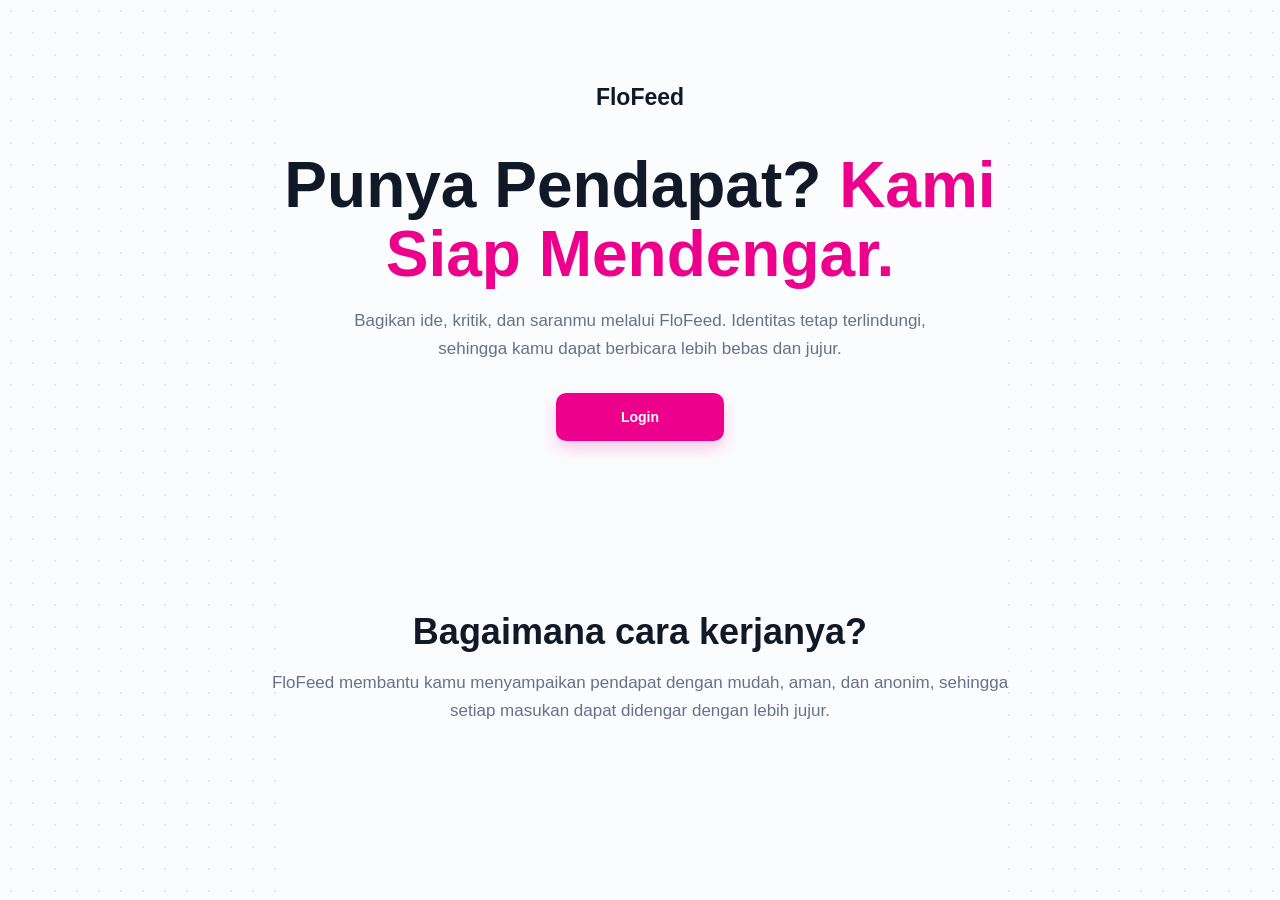
==== commit 47ea6d5c: "tambahkan menu index sebelum login dan revisi warna css" ====
--- a/index.html
+++ b/index.html
@@ -1,60 +1,28 @@
 <!doctype html>
-<html lang="en">
+<html lang="id">
   <head>
-    <meta charset="utf-8" />
-    <meta name="viewport" content="width=device-width,initial-scale=1" />
-    <title>FloFeed — Login</title>
+    <meta charset="UTF-8" />
+    <meta name="viewport" content="width=device-width, initial-scale=1.0" />
+    <title>FloFeed - Berbagi Pendapat</title>
     <link rel="stylesheet" href="assets/css/style.css" />
   </head>
   <body>
-    <main class="page login-page">
-      <section class="card">
-        <h1 class="form-title">Masuk ke FloFeed</h1>
-        <p class="form-sub">
-          Masukkan akun Anda untuk mengakses room dan membuat pertanyaan.
+    <main class="intro-page">
+      <section class="intro-hero" aria-labelledby="intro-title">
+        <p class="intro-brand">FloFeed</p>
+        <h1 id="intro-title">Punya Pendapat? <span>Kami Siap Mendengar.</span></h1>
+        <p class="intro-description">
+          Bagikan ide, kritik, dan saranmu melalui FloFeed. Identitas tetap
+          terlindungi, sehingga kamu dapat berbicara lebih bebas dan jujur.
         </p>
+        <a class="btn btn-primary intro-login" href="login.html">Login</a>
+      </section>
 
-        <form action="home.html" method="get" aria-label="Login form">
-          <div class="input-row">
-            <label class="field-label" for="email">Email atau Username</label>
-            <input
-              id="email"
-              name="email"
-              class="text-input"
-              type="text"
-              placeholder="you@domain.com"
-              autocomplete="username"
-            />
-          </div>
-
-          <div class="input-row">
-            <label class="field-label" for="password">Kata Sandi</label>
-            <input
-              id="password"
-              name="password"
-              class="text-input"
-              type="password"
-              placeholder="Masukkan password"
-              autocomplete="current-password"
-            />
-          </div>
-
-          <div class="meta">
-            <label>
-              <input type="checkbox" name="remember" />
-              <span>Ingat saya</span>
-            </label>
-            <a href="#">Lupa kata sandi?</a>
-          </div>
-
-          <div class="actions">
-            <button type="submit" class="btn btn-primary">Masuk</button>
-          </div>
-        </form>
-
-        <p class="footer-note">
-          Belum punya akun?
-          <a href="#">Daftar</a>
+      <section class="intro-how" aria-labelledby="how-title">
+        <h2 id="how-title">Bagaimana cara kerjanya?</h2>
+        <p>
+          FloFeed membantu kamu menyampaikan pendapat dengan mudah, aman, dan
+          anonim, sehingga setiap masukan dapat didengar dengan lebih jujur.
         </p>
       </section>
     </main>
--- a/assets/css/style.css
+++ b/assets/css/style.css
@@ -1,20 +1,20 @@
 /* FloFeed shared design system */
 :root {
-	--ink: #12182c;
+	--ink: #111827;
 	--muted: #68718a;
 	--line: #e5e8f1;
-	--purple: #693eea;
-	--blue: #3176ed;
-	--purple-soft: #f1edff;
-	--blue-soft: #eef6ff;
-	--green: #18ab70;
-	--green-soft: #edfff5;
+	--purple: #ec008c;
+	--blue: #f33ba7;
+	--purple-soft: #fff0f8;
+	--blue-soft: #f2f5f9;
+	--green: #ec008c;
+	--green-soft: #fff0f8;
 	--amber: #c9780b;
 	--amber-soft: #fffdf4;
 	--surface: #ffffff;
-	--page-bg: #f8f8ff;
-	--shadow: 0 5px 15px #2e35620c;
-	--shadow-button: 0 6px 14px #5941e52b;
+	--page-bg: #fbfcfe;
+	--shadow: 0 5px 15px #25304712;
+	--shadow-button: 0 6px 14px #ec008c35;
 	--radius-card: 14px;
 	--radius-control: 10px;
 }
@@ -63,27 +63,8 @@
 .header-left { gap: 14px; }
 .header-right { gap: 8px; }
 
-.brand-icon, .logo-icon {
-	display: grid;
-	place-items: center;
-	width: 30px;
-	height: 30px;
-	flex-shrink: 0;
-	border-radius: 9px;
-	background: linear-gradient(145deg, #7040ec, #3b6ff0);
-	color: #fff;
-}
-
-.brand-icon::after {
-	width: 14px;
-	height: 9px;
-	border: 2px solid #fff;
-	border-radius: 8px;
-	content: "";
-}
-
 .brand-name, .logo-text {
-	color: #5d48e5;
+	color: var(--purple);
 	font-size: 23px;
 	font-weight: 700;
 }
@@ -97,7 +78,7 @@
 	width: 30px;
 	height: 30px;
 	border-radius: 50%;
-	background: #5e45e9;
+	background: var(--purple);
 	color: #fff;
 	font-size: 12px;
 	font-weight: 700;
@@ -171,7 +152,7 @@
 	text-decoration: none;
 	box-shadow: 0 4px 12px #26305a18;
 }
-.back-btn:hover, .room-back:hover { background: #f3f4fb; }
+.back-btn:hover, .room-back:hover { background: #f1f3f7; }
 .room-state, .status-pill, .badge-pending {
 	display: inline-flex;
 	align-items: center;
@@ -219,7 +200,7 @@
 	text-decoration: none;
 	white-space: nowrap;
 }
-.room-tab:hover, .tab:hover { background: #f3f4fb; }
+.room-tab:hover, .tab:hover { background: #f1f3f7; }
 .room-tab.active, .tab-active, .tab.active {
 	background: linear-gradient(100deg, var(--purple), var(--blue));
 	color: #fff;
@@ -246,7 +227,7 @@
 .author-name { font-size: 14px; font-weight: 700; }
 .author-time { margin-top: 2px; color: #9aa4bb; font-size: 12.5px; }
 .status-dot { display: grid; place-items: center; width: 20px; height: 20px; border-radius: 50%; background: var(--green-soft); color: var(--green); }
-.feedback-body { padding: 14px 16px; border-radius: 12px; background: #effbf3; font-size: 14px; line-height: 1.5; }
+.feedback-body { padding: 14px 16px; border-radius: 12px; background: var(--green-soft); font-size: 14px; line-height: 1.5; }
 
 /* Participant table */
 .participant-card { overflow: hidden; }
@@ -271,7 +252,7 @@
 .text-input, .answer-box { width: 100%; border: 1px solid #dfe3eb; border-radius: var(--radius-control); background: #fafbfe; color: var(--ink); outline: none; font-family: inherit; }
 .text-input { padding: 13px 16px; font-size: 14px; }
 .answer-box { height: 70px; padding: 12px; resize: none; font-size: 14px; }
-.text-input:focus, .answer-box:focus { border-color: var(--purple); background: #fff; box-shadow: 0 0 0 3px #693eea18; }
+.text-input:focus, .answer-box:focus { border-color: var(--purple); background: #fff; box-shadow: 0 0 0 3px #ec008c24; }
 .text-input + .text-input { margin-top: 12px; }
 .question-head, .question-header { display: flex; align-items: center; gap: 10px; margin-bottom: 14px; }
 .pill, .badge-anonim { display: inline-flex; align-items: center; padding: 6px 12px; border-radius: 20px; font-size: 12px; font-weight: 700; }
@@ -352,7 +333,7 @@
 .rule-icon, .flow-icon, .privacy-icon { display: grid; place-items: center; flex-shrink: 0; border-radius: 12px; background: var(--purple); color: #fff; }
 .rule-icon { width: 48px; height: 48px; }
 .rule-icon.blue, .flow-icon.blue { background: var(--blue); }
-.flow-icon.green { background: #19ae80; }
+.flow-icon.green { background: var(--green); }
 .rule-copy h2, .example-card h2, .privacy-card h2 { margin: 10px 0 12px; font-size: 16px; }
 .rule-copy p, .flow-item p, .privacy-card p { color: var(--muted); line-height: 1.65; }
 .rule-copy p { max-width: 255px; margin: 14px 0 0; font-size: 14px; }
@@ -407,7 +388,7 @@
 
 /* Login uses the shared surface and controls without changing its centered layout. */
 .login-page { display: grid; place-items: center; width: min(100%, 440px); min-height: 100vh; padding: 24px; }
-body:has(.login-page) { background: linear-gradient(135deg, #f1f3ff, #f8f8ff); }
+body:has(.login-page) { background: linear-gradient(135deg, #fff0f8, #fbfcfe); }
 .login-page .card { width: 100%; padding: 32px 28px; }
 .form-title { margin: 0 0 10px; font-size: 34px; line-height: 1.15; }
 .form-sub { margin: 0 0 28px; color: var(--muted); line-height: 1.6; }
@@ -418,6 +399,22 @@
 .meta a, .footer-note a { color: var(--purple); font-weight: 600; text-decoration: none; }
 .login-page .actions { margin-top: 8px; }
 .footer-note { margin: 24px 0 0; color: var(--muted); text-align: center; font-size: 14px; }
+
+/* Intro page */
+.intro-page { position: relative; display: flex; flex-direction: column; align-items: center; min-height: 100vh; overflow: hidden; padding: 0 20px 90px; background: #fbfcfe; }
+.intro-page::before, .intro-page::after { position: absolute; top: 0; width: 22%; height: 100%; background-image: radial-gradient(#dfe4ec 1.5px, transparent 1.5px); background-size: 22px 22px; content: ""; opacity: .7; }
+.intro-page::before { left: 0; }
+.intro-page::after { right: 0; }
+.intro-hero, .intro-how { position: relative; z-index: 1; width: min(100%, 850px); text-align: center; }
+.intro-hero { padding: 84px 20px 0; }
+.intro-brand { margin: 0 0 40px; color: var(--ink); font-size: 23px; font-weight: 800; }
+.intro-hero h1 { max-width: 800px; margin: 0 auto 18px; color: var(--ink); font-size: clamp(34px, 6vw, 64px); line-height: 1.08; }
+.intro-hero h1 span { color: #ec008c; }
+.intro-description { max-width: 620px; margin: 0 auto 30px; color: var(--muted); font-size: 17px; line-height: 1.65; }
+.intro-login { width: 168px; margin: 0 auto; background: #ec008c; box-shadow: 0 7px 16px #ec008c35; }
+.intro-how { margin-top: 170px; }
+.intro-how h2 { margin: 0 0 16px; color: var(--ink); font-size: 36px; line-height: 1.15; }
+.intro-how p { max-width: 780px; margin: 0 auto; color: var(--muted); font-size: 17px; line-height: 1.65; }
 
 @media (max-width: 700px) {
 	.topbar, .header { padding: 0 16px; }
@@ -444,4 +441,9 @@
 	.join-form, .button-row { flex-direction: column; }
 	.home-page { padding: 32px 16px 48px; }
 	.home-grid, .home-lower { grid-template-columns: 1fr; }
-}
+	.intro-hero { padding-top: 58px; }
+	.intro-brand { margin-bottom: 30px; }
+	.intro-how { margin-top: 110px; }
+	.intro-how h2 { font-size: 28px; }
+	.intro-description, .intro-how p { font-size: 15px; }
+}
